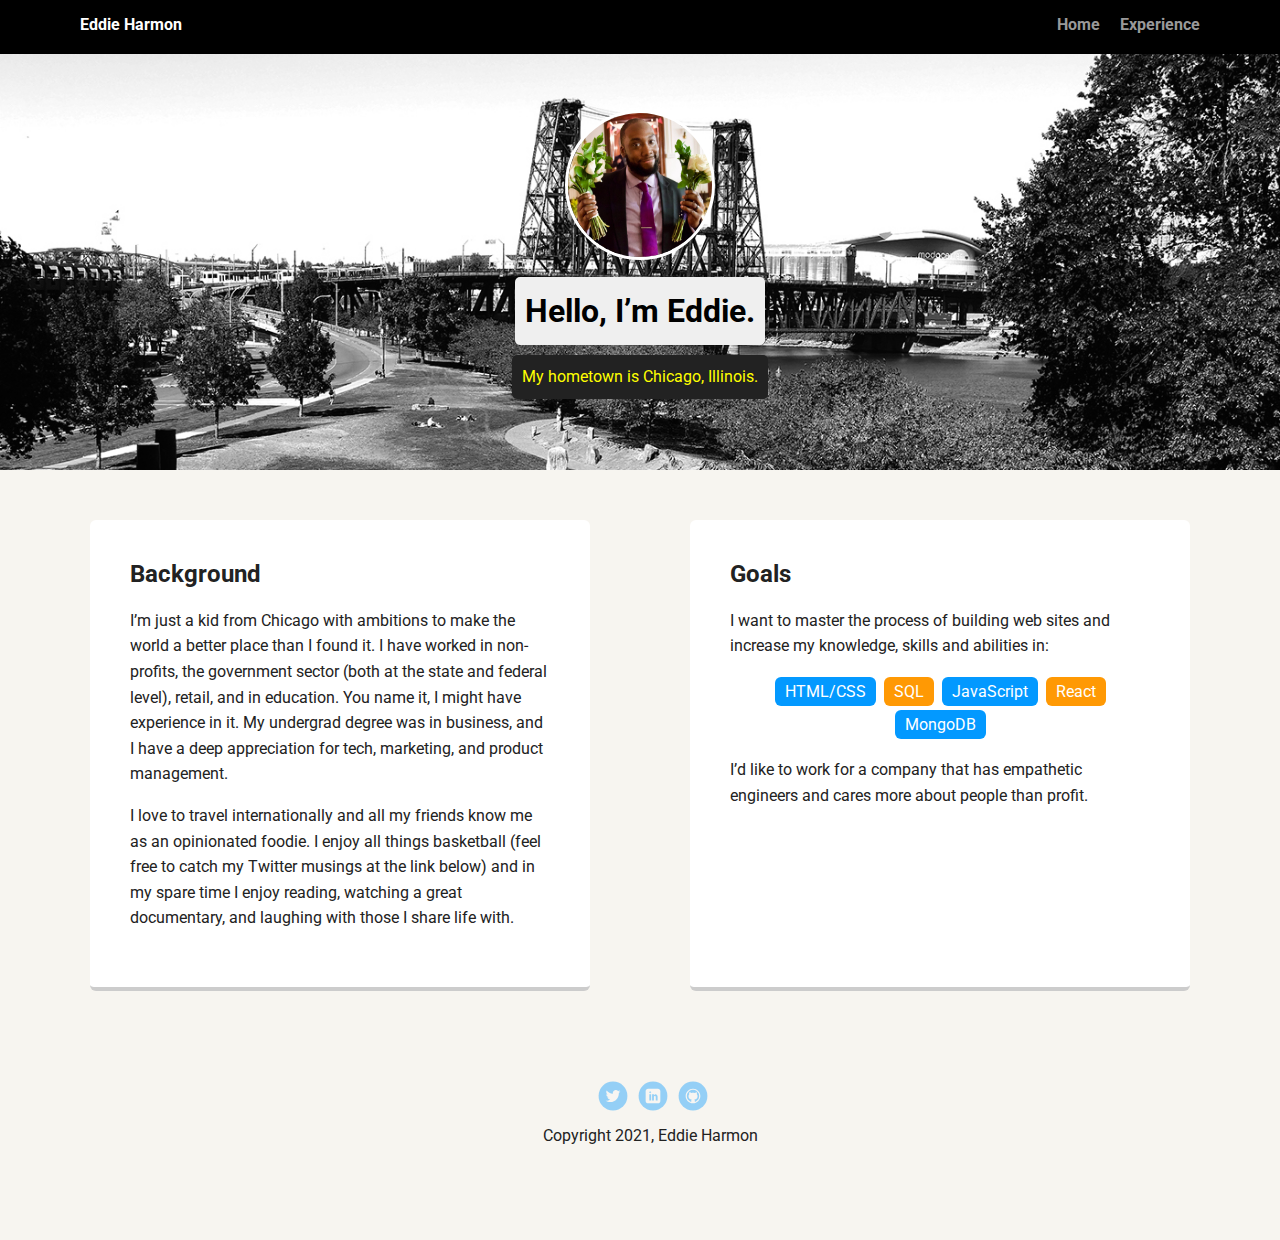
==== profile_page_v1/index.html @ b60cd436 "add additional background information." ====
<!doctype html>
<html lang="en">
<head>
  <meta charset="utf-8">
  <title>Eddie Harmon's Profile</title>
  <meta name="viewport" content="width=device-width, initial-scale=1.0">
  <link rel="stylesheet" href="styles.css">
  <link href="https://fonts.googleapis.com/css?family=Muli%7CRoboto:400,300,500,700,900" rel="stylesheet"></head>
  <body>

    <div class="main-nav">
        <ul class="nav">
          <li class="name">Eddie Harmon</li>
          <li><a href="#">Home</a></li>
          <li><a href="#">Experience</a></li>
        </ul>
    </div>

    <header>
      <img src="images/rsz_eddie.jpeg" alt="Eddie Holding Flowers" class="profile-image">
      <h1 class="tag name">Hello, I’m Eddie.</h1>
      <p class="tag location">My hometown is Chicago, Illinois.</p>
    </header>

    <main class="flex">
      <div class="card">
        <h2>Background</h2>
        <p>I’m just a kid from Chicago with ambitions to make the world a better place than I found it. I have worked in non-profits, the government sector (both at the state and federal level), retail, and in education. You name it, I might have experience in it. My undergrad degree was in business, and I have a deep appreciation for tech, marketing, and product management.</p>
        <p>I love to travel internationally and all my friends know me as an opinionated foodie. I enjoy all things basketball (feel free to catch my Twitter musings at the link below) and in my spare time I enjoy reading, watching a great documentary, and laughing with those I share life with.</p>
      </div> 

      <div class="card">
        <h2>Goals</h2>
        <p>I want to master the process of building web sites and increase my knowledge, skills and abilities in:</p>
        <ul class="skills">
          <li>HTML/CSS</li>
          <li>SQL</li>
          <li>JavaScript</li>
          <li>React</li>
          <li>MongoDB</li>
        </ul>
        <p>I’d like to work for a company that has empathetic engineers and cares more about people than profit.</p>
      </div> 

    </main>
    <footer>
      <ul>
        <li><a href="https://twitter.com/triangledefense" class="social twitter">Twitter</a></li>
        <li><a href="https://www.linkedin.com/in/eddieharmon/" class="social linkedin">LinkedIn</a></li>
        <li><a href="https://github.com/EddieHarmonJr" class="social github">Github</a></li>
      </ul>
      <p class="copyright">Copyright 2021, Eddie Harmon</p>
    </footer>
  </body>
  </html>
---- profile_page_v1/styles.css ----
/* Global Layout Set-up */
* { 
  box-sizing: border-box;
}
  
body {
  margin: 0;
  padding: 0;
  text-align: center;
  font-family: 'Roboto', sans-serif;
  color: #222;
  background: #f7f5f0;
}
/* Link Styles */

a {
  text-decoration: none;
  color: #999;
}
a:hover {
  color: #6633ff;
}

/* Section Styles */

.main-nav {
  width: 100%;
  background: black;
  min-height: 30px;
  padding: 10px;
  position: fixed;
  text-align: center;
}
.nav {
  display: flex;
  justify-content: space-around;
  font-weight: 700;
  list-style-type: none;
  margin: 0 auto;
  padding: 0;
}

.nav .name {
    display: block;
    margin-right: auto;
    color: white;
}
.nav li {
  padding: 5px 10px 10px 10px;
}
.nav a {
  transition: all .5s;
}
.nav a:hover {
  color: white
}

header {
  text-align: center;
  background: url('images/portland.jpg') no-repeat top center ;
  background-size: cover;
  overflow: hidden;
  padding-top: 60px;
}
header {
  line-height: 1.5;
}
header .profile-image {
  margin-top: 50px;
  width: 150px;
  height: 150px;
  border-radius: 50%;
  border: 3px solid white;
  transition: all .5s;
}
header .profile-image:hover {
  transform: scale(1.2) rotate(5deg);
}
.tag {
  background-color: #efefef;
  color: black;
  padding: 10px;
  border-radius: 5px;
  display: table;
  margin: 10px auto;
} 
.location {
  background-color: #222;
  color: yellow;
}
.card {
  margin: 30px;
  padding: 20px 40px 40px;
  max-width: 500px;
  text-align: left;
  background: #fff;
  border-bottom: 4px solid #ccc;
  border-radius: 6px;
  transition: all .5s;
}
.card:hover {
  border-color: #ff99ff;
}

ul.skills {
  padding: 0;
  text-align: center;
}

.skills li {
  border-radius: 6px;
  display: inline-block;
  background: #ff9904;
  color: white;
  padding: 5px 10px;
  margin: 2px;
}

.skills li:nth-child(odd) {
  background: #0399ff;
}

footer {
  width: 100%;
  min-height: 30px;
  padding: 20px 0 40px 20px;
}

footer .copyright {
  top: -8px;
  font-size: .75em;
}

footer ul {
  list-style-type: none;
  margin: 0;
  padding: 0;
}

footer ul li {
  display: inline-block;
}

a.social {
  display: inline-block;
  text-indent: -9999px;
  margin-left: 5px;
  width: 30px;
  height: 30px;
  background-size: 30px 30px;
  opacity: .4;
  transition: all .5s;
}
a.twitter {
  background-image: url(images/twitter.svg);
}
a.linkedin {
  background-image: url(images/linkedin.svg);
}
a.github {
  background-image: url(images/github.svg);
}
a.social:hover {
  opacity: 1;
}
.clearfix {
  clear: both;
}

/* Styles for larger screens */
@media screen and (min-width: 720px) {
  
  .flex {
      display: -ms-flexbox;      /* TWEENER - IE 10 */
      display: flex; 
      max-width: 1200px;
      -ms-flex-pack: distribute;
      justify-content: space-around;
      margin: 0 auto;
  }

  header {
    min-height: 470px;
  }

  .nav {
    max-width: 1200px;
    padding: 0 30px;
  }


  main {
    padding-top: 20px;
  }

  main p {
    line-height: 1.6em;
  }

  footer {
    font-size: 1.3em;
    max-width: 1200px;
    margin: 40px auto;
  }

}
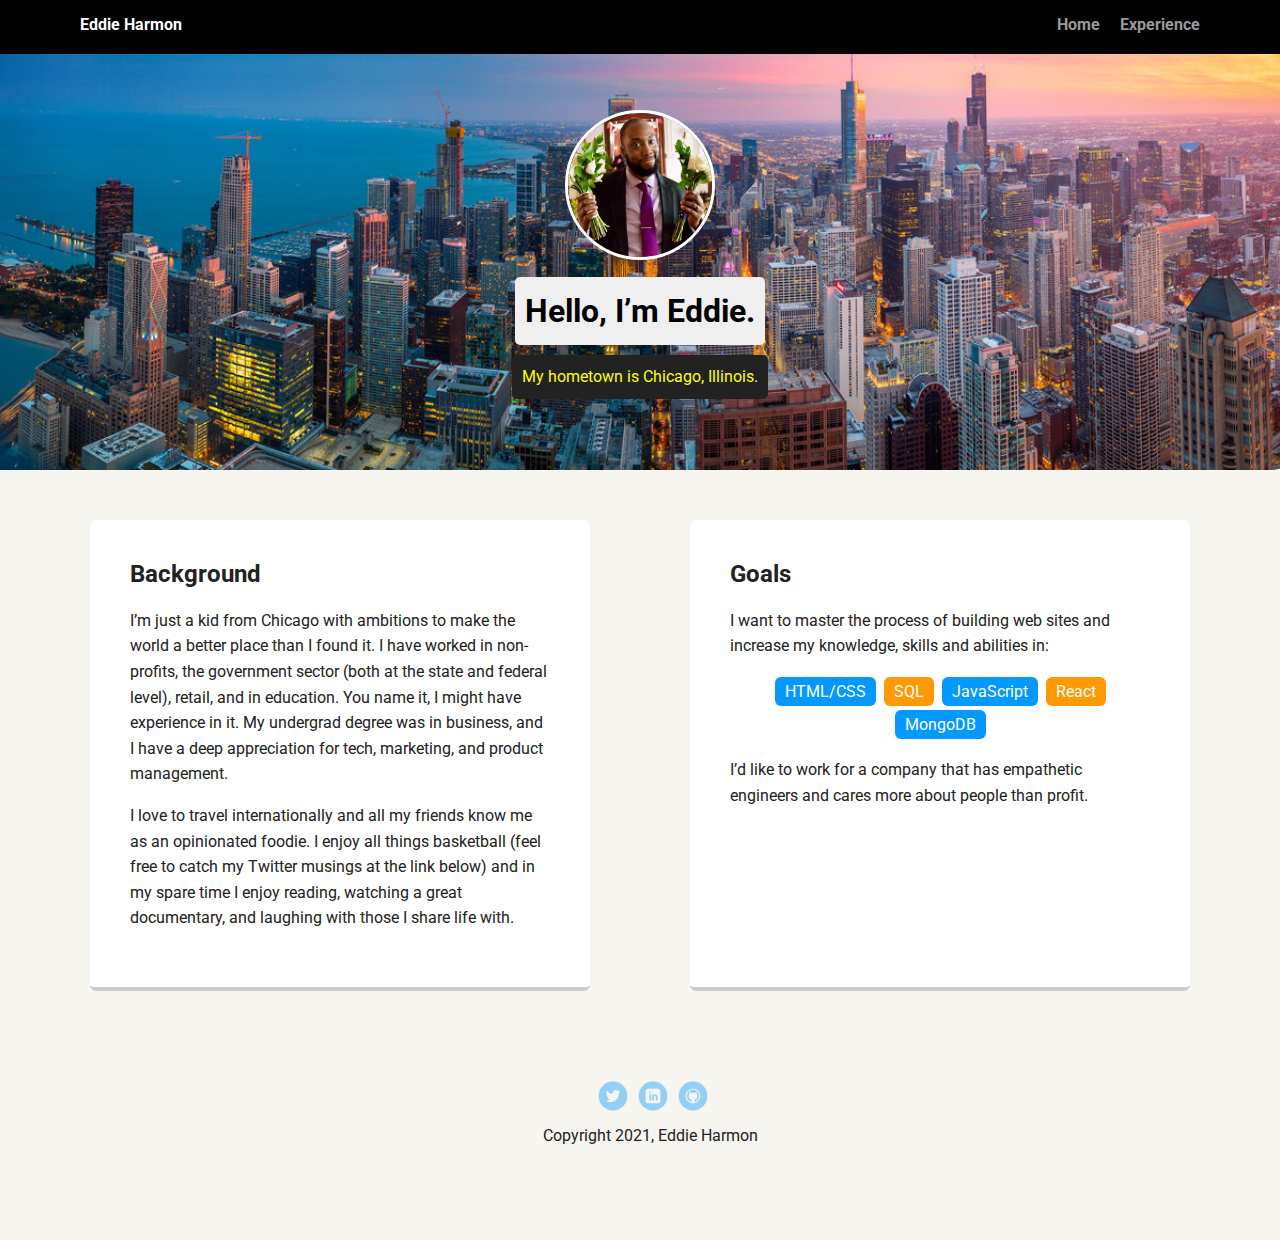
==== commit 11a20666: "add file paths for index and experience page, remove content from experience page." ====
--- a/profile_page_v1/index.html
+++ b/profile_page_v1/index.html
@@ -11,8 +11,8 @@
     <div class="main-nav">
         <ul class="nav">
           <li class="name">Eddie Harmon</li>
-          <li><a href="#">Home</a></li>
-          <li><a href="#">Experience</a></li>
+          <li><a href="index.html">Home</a></li>
+          <li><a href="experience.html">Experience</a></li>
         </ul>
     </div>
 
--- a/profile_page_v1/styles.css
+++ b/profile_page_v1/styles.css
@@ -57,7 +57,7 @@
 
 header {
   text-align: center;
-  background: url('images/portland.jpg') no-repeat top center ;
+  background: url('images/rsz_chicago_skyline.jpeg') no-repeat top center ;
   background-size: cover;
   overflow: hidden;
   padding-top: 60px;
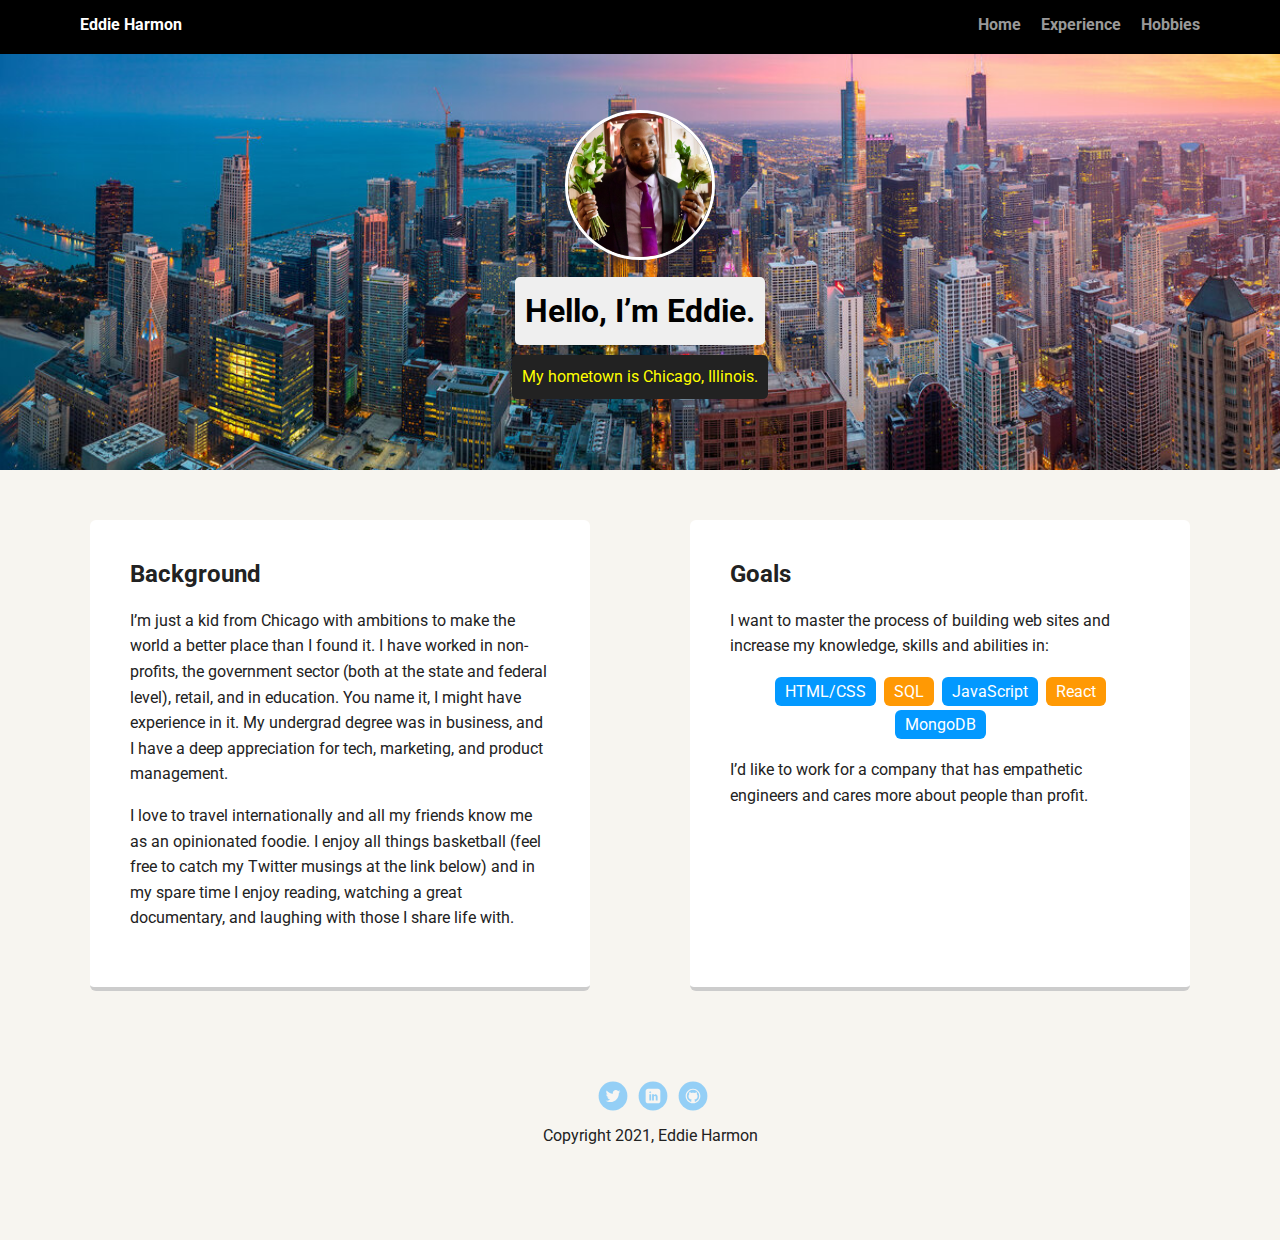
==== commit 5511063d: "add hobbies and add background colors via css upon hover.:" ====
--- a/profile_page_v1/index.html
+++ b/profile_page_v1/index.html
@@ -2,34 +2,37 @@
 <html lang="en">
 <head>
   <meta charset="utf-8">
-  <title>Eddie Harmon's Profile</title>
+  <title>Eddie Harmon's Experience</title>
   <meta name="viewport" content="width=device-width, initial-scale=1.0">
   <link rel="stylesheet" href="styles.css">
   <link href="https://fonts.googleapis.com/css?family=Muli%7CRoboto:400,300,500,700,900" rel="stylesheet"></head>
   <body>
 
-    <div class="main-nav">
+  
+    <nav class="main-nav">
         <ul class="nav">
           <li class="name">Eddie Harmon</li>
           <li><a href="index.html">Home</a></li>
           <li><a href="experience.html">Experience</a></li>
+          <li><a href="hobbies.html">Hobbies</a></li>
         </ul>
-    </div>
-
+      </nav>
+  
     <header>
       <img src="images/rsz_eddie.jpeg" alt="Eddie Holding Flowers" class="profile-image">
       <h1 class="tag name">Hello, I’m Eddie.</h1>
       <p class="tag location">My hometown is Chicago, Illinois.</p>
     </header>
 
+
     <main class="flex">
-      <div class="card">
+      <section class="card">
         <h2>Background</h2>
         <p>I’m just a kid from Chicago with ambitions to make the world a better place than I found it. I have worked in non-profits, the government sector (both at the state and federal level), retail, and in education. You name it, I might have experience in it. My undergrad degree was in business, and I have a deep appreciation for tech, marketing, and product management.</p>
         <p>I love to travel internationally and all my friends know me as an opinionated foodie. I enjoy all things basketball (feel free to catch my Twitter musings at the link below) and in my spare time I enjoy reading, watching a great documentary, and laughing with those I share life with.</p>
-      </div> 
+      </section> 
 
-      <div class="card">
+      <section class="card">
         <h2>Goals</h2>
         <p>I want to master the process of building web sites and increase my knowledge, skills and abilities in:</p>
         <ul class="skills">
@@ -40,7 +43,7 @@
           <li>MongoDB</li>
         </ul>
         <p>I’d like to work for a company that has empathetic engineers and cares more about people than profit.</p>
-      </div> 
+      </section> 
 
     </main>
     <footer>
--- a/profile_page_v1/styles.css
+++ b/profile_page_v1/styles.css
@@ -119,7 +119,9 @@
 .skills li:nth-child(odd) {
   background: #0399ff;
 }
-
+.bulletpoints:hover {
+  background-color: #ff99ff;
+}
 footer {
   width: 100%;
   min-height: 30px;
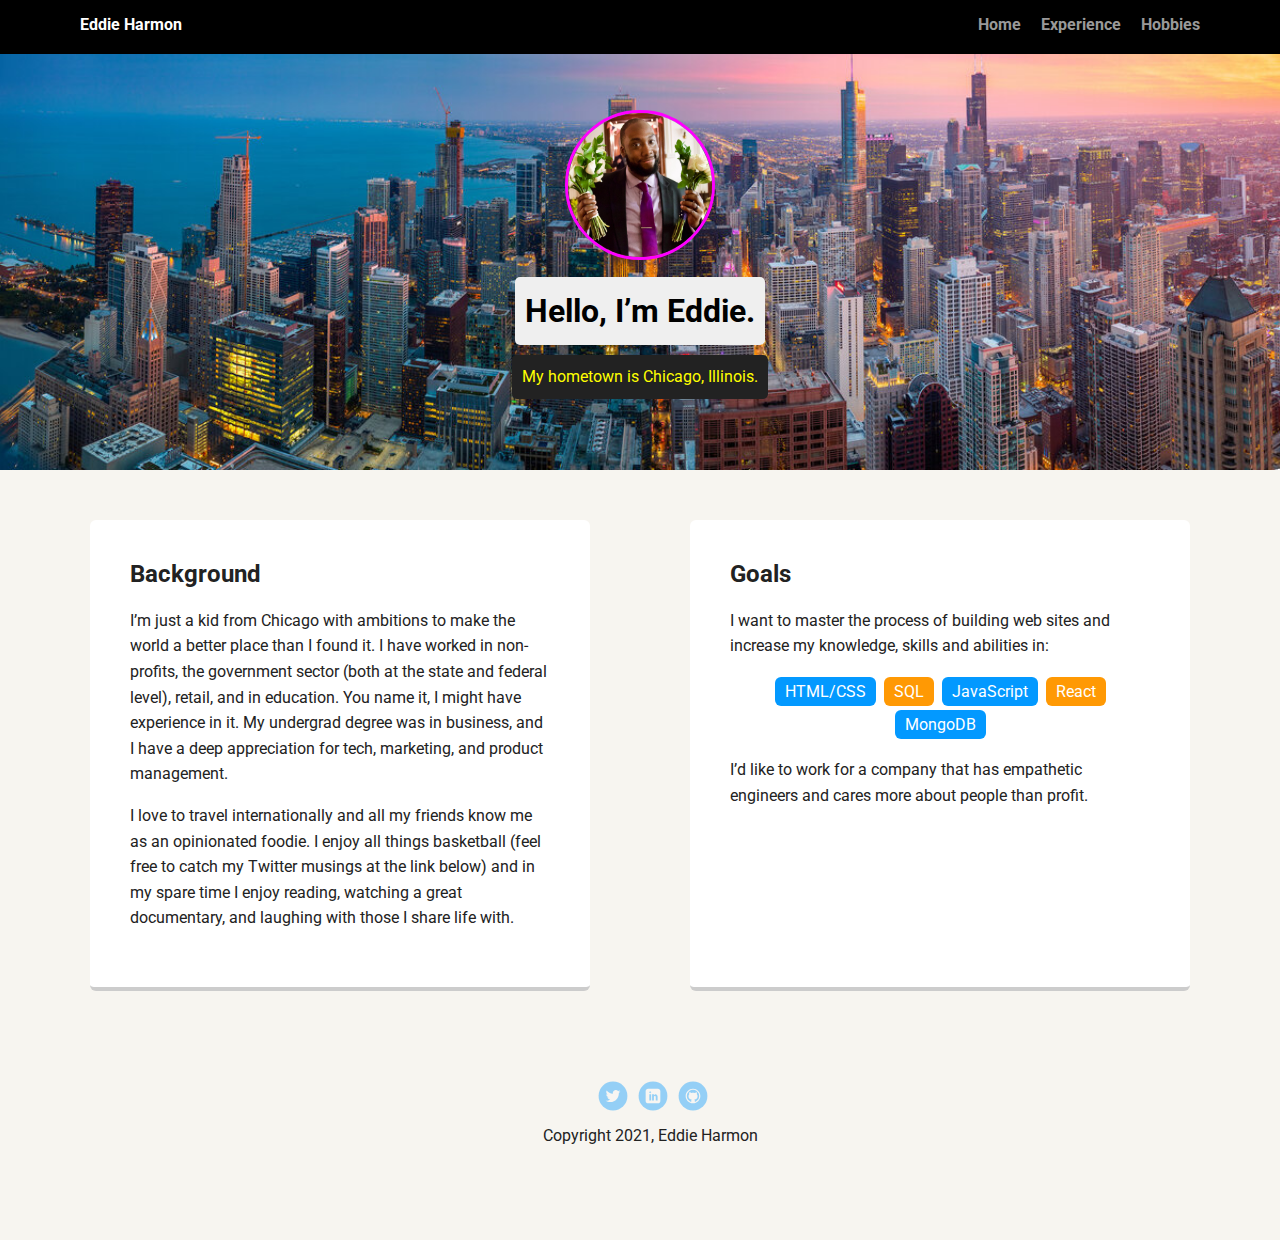
==== commit e502494c: "change profile photo border to fuschia." ====
--- a/profile_page_v1/index.html
+++ b/profile_page_v1/index.html
@@ -8,7 +8,6 @@
   <link href="https://fonts.googleapis.com/css?family=Muli%7CRoboto:400,300,500,700,900" rel="stylesheet"></head>
   <body>
 
-  
     <nav class="main-nav">
         <ul class="nav">
           <li class="name">Eddie Harmon</li>
@@ -23,7 +22,6 @@
       <h1 class="tag name">Hello, I’m Eddie.</h1>
       <p class="tag location">My hometown is Chicago, Illinois.</p>
     </header>
-
 
     <main class="flex">
       <section class="card">
--- a/profile_page_v1/styles.css
+++ b/profile_page_v1/styles.css
@@ -70,7 +70,7 @@
   width: 150px;
   height: 150px;
   border-radius: 50%;
-  border: 3px solid white;
+  border: 3px solid fuchsia;
   transition: all .5s;
 }
 header .profile-image:hover {
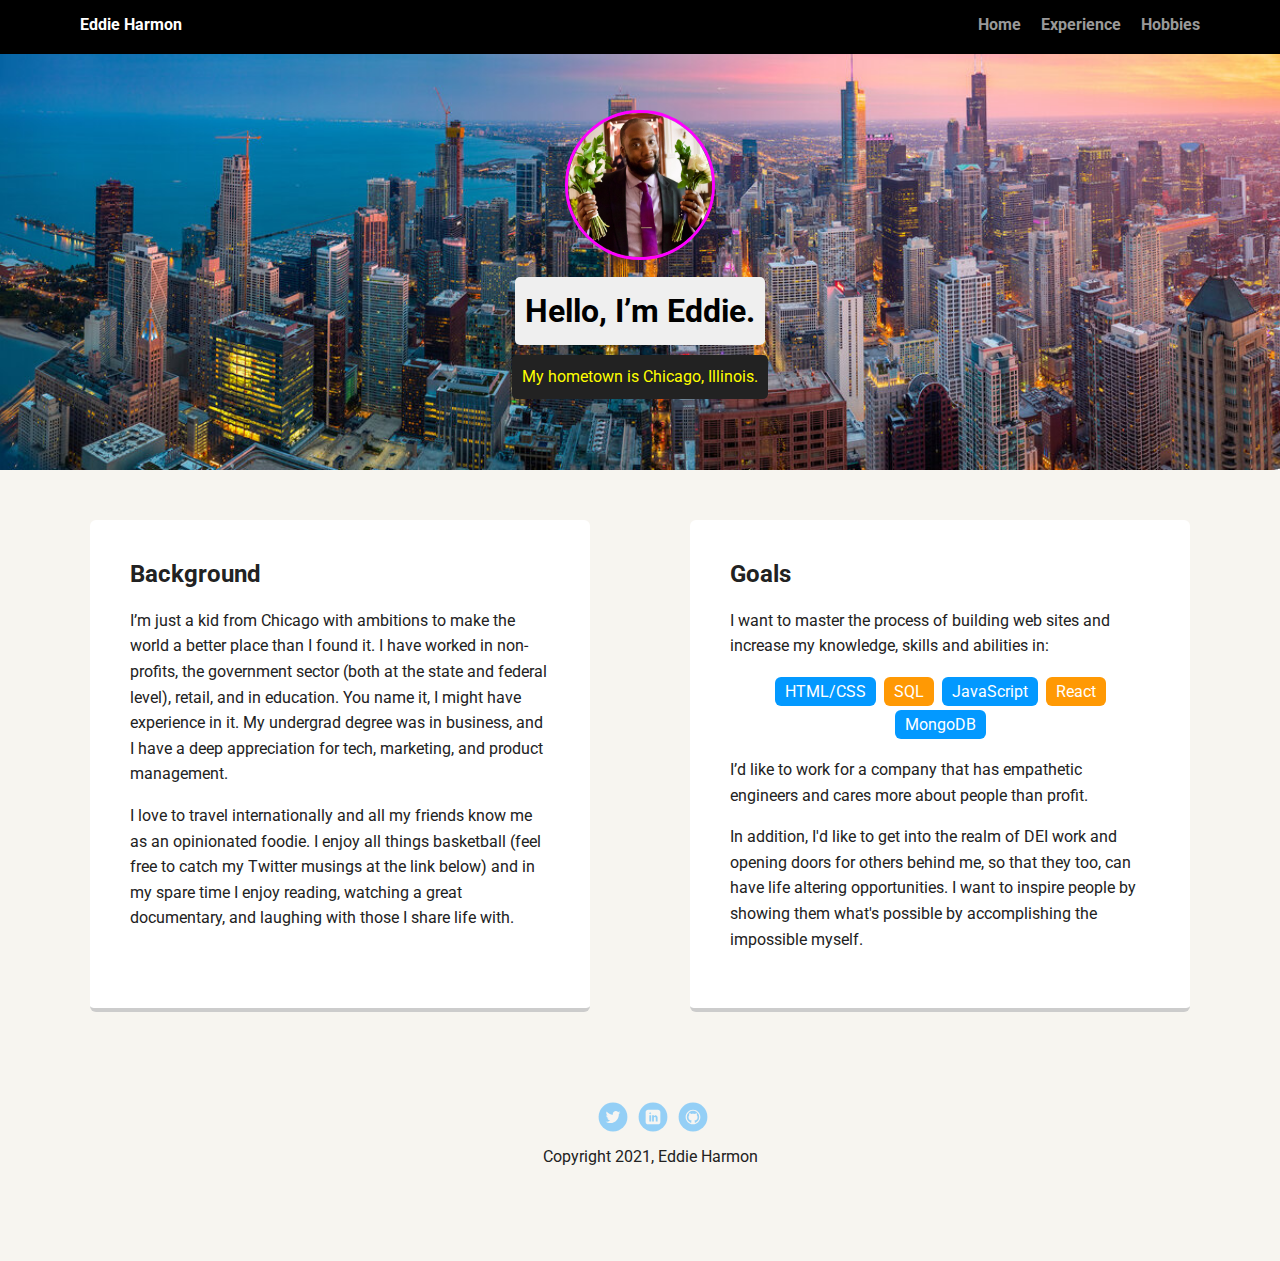
==== commit b52d8ec9: "add more details to goals section." ====
--- a/profile_page_v1/index.html
+++ b/profile_page_v1/index.html
@@ -1,56 +1,66 @@
 <!doctype html>
 <html lang="en">
+
 <head>
   <meta charset="utf-8">
   <title>Eddie Harmon's Experience</title>
   <meta name="viewport" content="width=device-width, initial-scale=1.0">
   <link rel="stylesheet" href="styles.css">
-  <link href="https://fonts.googleapis.com/css?family=Muli%7CRoboto:400,300,500,700,900" rel="stylesheet"></head>
-  <body>
+  <link href="https://fonts.googleapis.com/css?family=Muli%7CRoboto:400,300,500,700,900" rel="stylesheet">
+</head>
 
-    <nav class="main-nav">
-        <ul class="nav">
-          <li class="name">Eddie Harmon</li>
-          <li><a href="index.html">Home</a></li>
-          <li><a href="experience.html">Experience</a></li>
-          <li><a href="hobbies.html">Hobbies</a></li>
-        </ul>
-      </nav>
-  
-    <header>
-      <img src="images/rsz_eddie.jpeg" alt="Eddie Holding Flowers" class="profile-image">
-      <h1 class="tag name">Hello, I’m Eddie.</h1>
-      <p class="tag location">My hometown is Chicago, Illinois.</p>
-    </header>
+<body>
 
-    <main class="flex">
-      <section class="card">
-        <h2>Background</h2>
-        <p>I’m just a kid from Chicago with ambitions to make the world a better place than I found it. I have worked in non-profits, the government sector (both at the state and federal level), retail, and in education. You name it, I might have experience in it. My undergrad degree was in business, and I have a deep appreciation for tech, marketing, and product management.</p>
-        <p>I love to travel internationally and all my friends know me as an opinionated foodie. I enjoy all things basketball (feel free to catch my Twitter musings at the link below) and in my spare time I enjoy reading, watching a great documentary, and laughing with those I share life with.</p>
-      </section> 
+  <nav class="main-nav">
+    <ul class="nav">
+      <li class="name">Eddie Harmon</li>
+      <li><a href="index.html">Home</a></li>
+      <li><a href="experience.html">Experience</a></li>
+      <li><a href="hobbies.html">Hobbies</a></li>
+    </ul>
+  </nav>
 
-      <section class="card">
-        <h2>Goals</h2>
-        <p>I want to master the process of building web sites and increase my knowledge, skills and abilities in:</p>
-        <ul class="skills">
-          <li>HTML/CSS</li>
-          <li>SQL</li>
-          <li>JavaScript</li>
-          <li>React</li>
-          <li>MongoDB</li>
-        </ul>
-        <p>I’d like to work for a company that has empathetic engineers and cares more about people than profit.</p>
-      </section> 
+  <header>
+    <img src="images/rsz_eddie.jpeg" alt="Eddie Holding Flowers" class="profile-image">
+    <h1 class="tag name">Hello, I’m Eddie.</h1>
+    <p class="tag location">My hometown is Chicago, Illinois.</p>
+  </header>
 
-    </main>
-    <footer>
-      <ul>
-        <li><a href="https://twitter.com/triangledefense" class="social twitter">Twitter</a></li>
-        <li><a href="https://www.linkedin.com/in/eddieharmon/" class="social linkedin">LinkedIn</a></li>
-        <li><a href="https://github.com/EddieHarmonJr" class="social github">Github</a></li>
+  <main class="flex">
+    <section class="card">
+      <h2>Background</h2>
+      <p>I’m just a kid from Chicago with ambitions to make the world a better place than I found it. I have worked in
+        non-profits, the government sector (both at the state and federal level), retail, and in education. You name it,
+        I might have experience in it. My undergrad degree was in business, and I have a deep appreciation for tech,
+        marketing, and product management.</p>
+      <p>I love to travel internationally and all my friends know me as an opinionated foodie. I enjoy all things
+        basketball (feel free to catch my Twitter musings at the link below) and in my spare time I enjoy reading,
+        watching a great documentary, and laughing with those I share life with.</p>
+    </section>
+
+    <section class="card">
+      <h2>Goals</h2>
+      <p>I want to master the process of building web sites and increase my knowledge, skills and abilities in:</p>
+      <ul class="skills">
+        <li>HTML/CSS</li>
+        <li>SQL</li>
+        <li>JavaScript</li>
+        <li>React</li>
+        <li>MongoDB</li>
       </ul>
-      <p class="copyright">Copyright 2021, Eddie Harmon</p>
-    </footer>
-  </body>
-  </html>
+      <p>I’d like to work for a company that has empathetic engineers and cares more about people than profit.</p>
+      <p>In addition, I'd like to get into the realm of DEI work and opening doors for others behind me, so that they too, can have life altering opportunities. I want to inspire people by showing them what's possible by accomplishing the impossible myself.</p>
+    </section>
+
+  </main>
+  <footer>
+    <ul>
+      <li><a href="https://twitter.com/triangledefense" class="social twitter">Twitter</a></li>
+      <li><a href="https://www.linkedin.com/in/eddieharmon/" class="social linkedin">LinkedIn</a></li>
+      <li><a href="https://github.com/EddieHarmonJr" class="social github">Github</a></li>
+    </ul>
+    <p class="copyright">Copyright 2021, Eddie Harmon</p>
+  </footer>
+</body>
+
+</html>--- a/profile_page_v1/styles.css
+++ b/profile_page_v1/styles.css
@@ -122,6 +122,9 @@
 .bulletpoints:hover {
   background-color: #ff99ff;
 }
+.hobby-image {
+  max-width: 400px;
+}
 footer {
   width: 100%;
   min-height: 30px;
@@ -190,7 +193,6 @@
     padding: 0 30px;
   }
 
-
   main {
     padding-top: 20px;
   }
@@ -204,6 +206,4 @@
     max-width: 1200px;
     margin: 40px auto;
   }
-
-}
-
+}